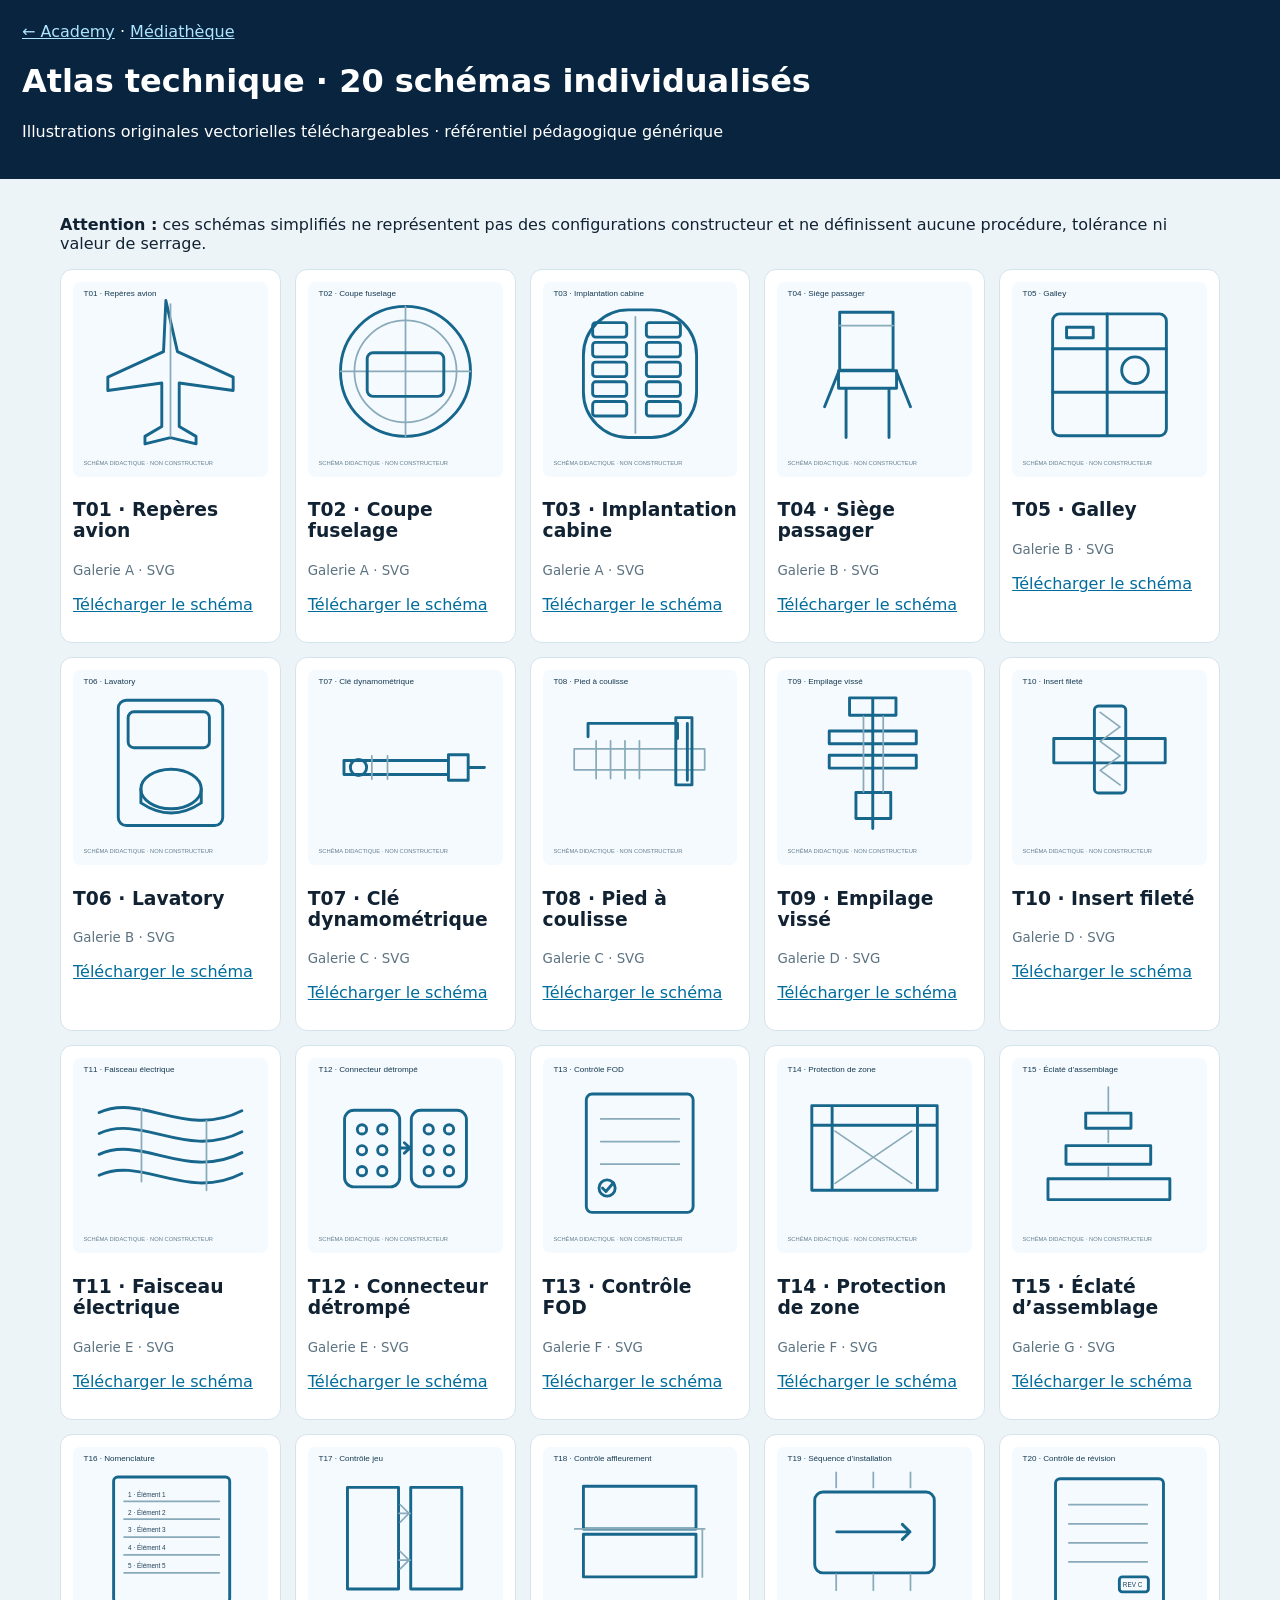
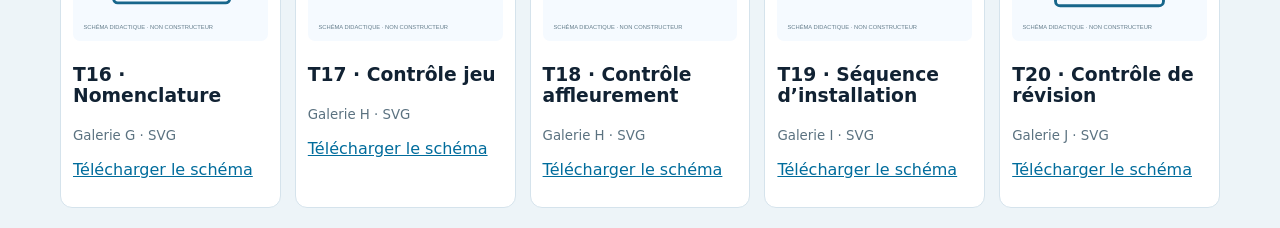
==== atlas.html @ 6b2abf64 "Add 20 original individually downloadable SVG technical diagrams and atlas" ====
<!doctype html><html lang="fr"><meta charset="utf-8"><meta name="viewport" content="width=device-width,initial-scale=1"><title>Atlas technique · Cabin Academy</title><style>body{margin:0;background:#edf4f8;color:#123;font:16px system-ui}header{background:#08243f;color:white;padding:22px}main{max-width:1160px;margin:auto;padding:20px}.grid{display:grid;grid-template-columns:repeat(auto-fill,minmax(220px,1fr));gap:14px}.card{background:white;border:1px solid #d5e3ec;border-radius:12px;padding:12px}.card img{width:100%}a{color:#006c9c}header a{color:#aee4ff}small{color:#5b7280}</style><header><a href="./">← Academy</a> · <a href="media.html">Médiathèque</a><h1>Atlas technique · 20 schémas individualisés</h1><p>Illustrations originales vectorielles téléchargeables · référentiel pédagogique générique</p></header><main><p><strong>Attention :</strong> ces schémas simplifiés ne représentent pas des configurations constructeur et ne définissent aucune procédure, tolérance ni valeur de serrage.</p><section class="grid"><article class="card"><img src="assets/media/technical/T01.svg" alt="Repères avion" loading="lazy"><h3>T01 · Repères avion</h3><small>Galerie A · SVG</small><p><a href="assets/media/technical/T01.svg" download>Télécharger le schéma</a></p></article><article class="card"><img src="assets/media/technical/T02.svg" alt="Coupe fuselage" loading="lazy"><h3>T02 · Coupe fuselage</h3><small>Galerie A · SVG</small><p><a href="assets/media/technical/T02.svg" download>Télécharger le schéma</a></p></article><article class="card"><img src="assets/media/technical/T03.svg" alt="Implantation cabine" loading="lazy"><h3>T03 · Implantation cabine</h3><small>Galerie A · SVG</small><p><a href="assets/media/technical/T03.svg" download>Télécharger le schéma</a></p></article><article class="card"><img src="assets/media/technical/T04.svg" alt="Siège passager" loading="lazy"><h3>T04 · Siège passager</h3><small>Galerie B · SVG</small><p><a href="assets/media/technical/T04.svg" download>Télécharger le schéma</a></p></article><article class="card"><img src="assets/media/technical/T05.svg" alt="Galley" loading="lazy"><h3>T05 · Galley</h3><small>Galerie B · SVG</small><p><a href="assets/media/technical/T05.svg" download>Télécharger le schéma</a></p></article><article class="card"><img src="assets/media/technical/T06.svg" alt="Lavatory" loading="lazy"><h3>T06 · Lavatory</h3><small>Galerie B · SVG</small><p><a href="assets/media/technical/T06.svg" download>Télécharger le schéma</a></p></article><article class="card"><img src="assets/media/technical/T07.svg" alt="Clé dynamométrique" loading="lazy"><h3>T07 · Clé dynamométrique</h3><small>Galerie C · SVG</small><p><a href="assets/media/technical/T07.svg" download>Télécharger le schéma</a></p></article><article class="card"><img src="assets/media/technical/T08.svg" alt="Pied à coulisse" loading="lazy"><h3>T08 · Pied à coulisse</h3><small>Galerie C · SVG</small><p><a href="assets/media/technical/T08.svg" download>Télécharger le schéma</a></p></article><article class="card"><img src="assets/media/technical/T09.svg" alt="Empilage vissé" loading="lazy"><h3>T09 · Empilage vissé</h3><small>Galerie D · SVG</small><p><a href="assets/media/technical/T09.svg" download>Télécharger le schéma</a></p></article><article class="card"><img src="assets/media/technical/T10.svg" alt="Insert fileté" loading="lazy"><h3>T10 · Insert fileté</h3><small>Galerie D · SVG</small><p><a href="assets/media/technical/T10.svg" download>Télécharger le schéma</a></p></article><article class="card"><img src="assets/media/technical/T11.svg" alt="Faisceau électrique" loading="lazy"><h3>T11 · Faisceau électrique</h3><small>Galerie E · SVG</small><p><a href="assets/media/technical/T11.svg" download>Télécharger le schéma</a></p></article><article class="card"><img src="assets/media/technical/T12.svg" alt="Connecteur détrompé" loading="lazy"><h3>T12 · Connecteur détrompé</h3><small>Galerie E · SVG</small><p><a href="assets/media/technical/T12.svg" download>Télécharger le schéma</a></p></article><article class="card"><img src="assets/media/technical/T13.svg" alt="Contrôle FOD" loading="lazy"><h3>T13 · Contrôle FOD</h3><small>Galerie F · SVG</small><p><a href="assets/media/technical/T13.svg" download>Télécharger le schéma</a></p></article><article class="card"><img src="assets/media/technical/T14.svg" alt="Protection de zone" loading="lazy"><h3>T14 · Protection de zone</h3><small>Galerie F · SVG</small><p><a href="assets/media/technical/T14.svg" download>Télécharger le schéma</a></p></article><article class="card"><img src="assets/media/technical/T15.svg" alt="Éclaté d’assemblage" loading="lazy"><h3>T15 · Éclaté d’assemblage</h3><small>Galerie G · SVG</small><p><a href="assets/media/technical/T15.svg" download>Télécharger le schéma</a></p></article><article class="card"><img src="assets/media/technical/T16.svg" alt="Nomenclature" loading="lazy"><h3>T16 · Nomenclature</h3><small>Galerie G · SVG</small><p><a href="assets/media/technical/T16.svg" download>Télécharger le schéma</a></p></article><article class="card"><img src="assets/media/technical/T17.svg" alt="Contrôle jeu" loading="lazy"><h3>T17 · Contrôle jeu</h3><small>Galerie H · SVG</small><p><a href="assets/media/technical/T17.svg" download>Télécharger le schéma</a></p></article><article class="card"><img src="assets/media/technical/T18.svg" alt="Contrôle affleurement" loading="lazy"><h3>T18 · Contrôle affleurement</h3><small>Galerie H · SVG</small><p><a href="assets/media/technical/T18.svg" download>Télécharger le schéma</a></p></article><article class="card"><img src="assets/media/technical/T19.svg" alt="Séquence d’installation" loading="lazy"><h3>T19 · Séquence d’installation</h3><small>Galerie I · SVG</small><p><a href="assets/media/technical/T19.svg" download>Télécharger le schéma</a></p></article><article class="card"><img src="assets/media/technical/T20.svg" alt="Contrôle de révision" loading="lazy"><h3>T20 · Contrôle de révision</h3><small>Galerie J · SVG</small><p><a href="assets/media/technical/T20.svg" download>Télécharger le schéma</a></p></article></section></main></html>
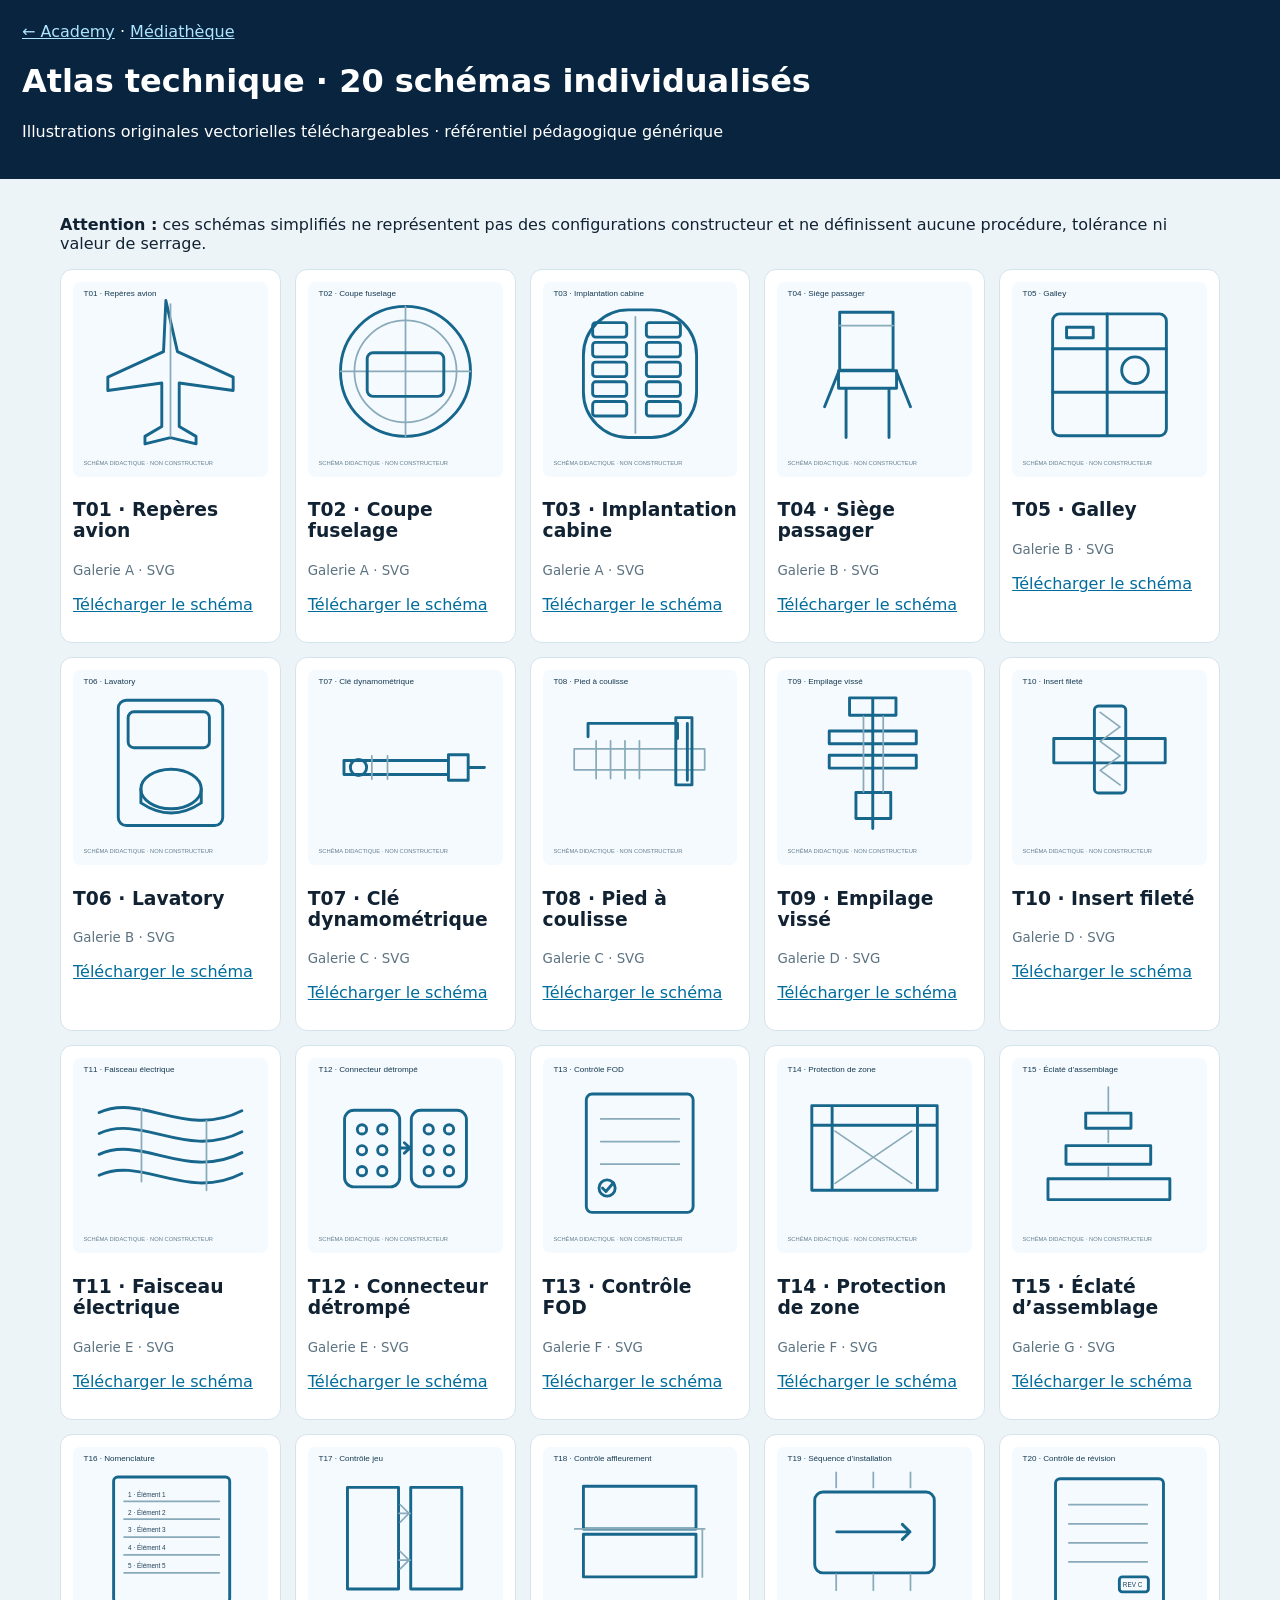
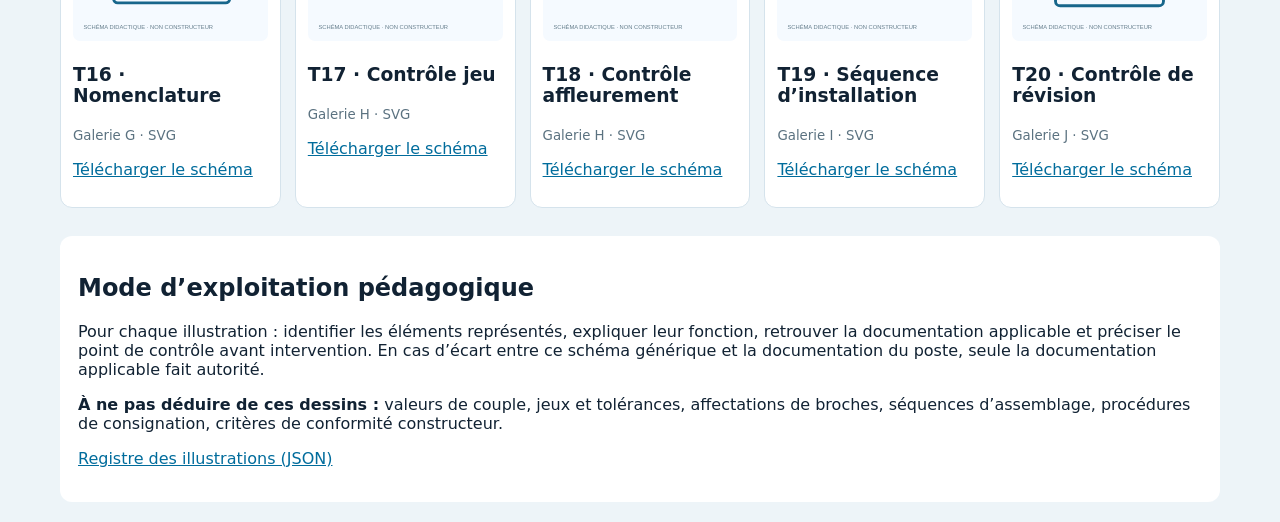
==== commit 58867e60: "Add pedagogical use and safety limits to technical atlas" ====
--- a/atlas.html
+++ b/atlas.html
@@ -1 +1 @@
-<!doctype html><html lang="fr"><meta charset="utf-8"><meta name="viewport" content="width=device-width,initial-scale=1"><title>Atlas technique · Cabin Academy</title><style>body{margin:0;background:#edf4f8;color:#123;font:16px system-ui}header{background:#08243f;color:white;padding:22px}main{max-width:1160px;margin:auto;padding:20px}.grid{display:grid;grid-template-columns:repeat(auto-fill,minmax(220px,1fr));gap:14px}.card{background:white;border:1px solid #d5e3ec;border-radius:12px;padding:12px}.card img{width:100%}a{color:#006c9c}header a{color:#aee4ff}small{color:#5b7280}</style><header><a href="./">← Academy</a> · <a href="media.html">Médiathèque</a><h1>Atlas technique · 20 schémas individualisés</h1><p>Illustrations originales vectorielles téléchargeables · référentiel pédagogique générique</p></header><main><p><strong>Attention :</strong> ces schémas simplifiés ne représentent pas des configurations constructeur et ne définissent aucune procédure, tolérance ni valeur de serrage.</p><section class="grid"><article class="card"><img src="assets/media/technical/T01.svg" alt="Repères avion" loading="lazy"><h3>T01 · Repères avion</h3><small>Galerie A · SVG</small><p><a href="assets/media/technical/T01.svg" download>Télécharger le schéma</a></p></article><article class="card"><img src="assets/media/technical/T02.svg" alt="Coupe fuselage" loading="lazy"><h3>T02 · Coupe fuselage</h3><small>Galerie A · SVG</small><p><a href="assets/media/technical/T02.svg" download>Télécharger le schéma</a></p></article><article class="card"><img src="assets/media/technical/T03.svg" alt="Implantation cabine" loading="lazy"><h3>T03 · Implantation cabine</h3><small>Galerie A · SVG</small><p><a href="assets/media/technical/T03.svg" download>Télécharger le schéma</a></p></article><article class="card"><img src="assets/media/technical/T04.svg" alt="Siège passager" loading="lazy"><h3>T04 · Siège passager</h3><small>Galerie B · SVG</small><p><a href="assets/media/technical/T04.svg" download>Télécharger le schéma</a></p></article><article class="card"><img src="assets/media/technical/T05.svg" alt="Galley" loading="lazy"><h3>T05 · Galley</h3><small>Galerie B · SVG</small><p><a href="assets/media/technical/T05.svg" download>Télécharger le schéma</a></p></article><article class="card"><img src="assets/media/technical/T06.svg" alt="Lavatory" loading="lazy"><h3>T06 · Lavatory</h3><small>Galerie B · SVG</small><p><a href="assets/media/technical/T06.svg" download>Télécharger le schéma</a></p></article><article class="card"><img src="assets/media/technical/T07.svg" alt="Clé dynamométrique" loading="lazy"><h3>T07 · Clé dynamométrique</h3><small>Galerie C · SVG</small><p><a href="assets/media/technical/T07.svg" download>Télécharger le schéma</a></p></article><article class="card"><img src="assets/media/technical/T08.svg" alt="Pied à coulisse" loading="lazy"><h3>T08 · Pied à coulisse</h3><small>Galerie C · SVG</small><p><a href="assets/media/technical/T08.svg" download>Télécharger le schéma</a></p></article><article class="card"><img src="assets/media/technical/T09.svg" alt="Empilage vissé" loading="lazy"><h3>T09 · Empilage vissé</h3><small>Galerie D · SVG</small><p><a href="assets/media/technical/T09.svg" download>Télécharger le schéma</a></p></article><article class="card"><img src="assets/media/technical/T10.svg" alt="Insert fileté" loading="lazy"><h3>T10 · Insert fileté</h3><small>Galerie D · SVG</small><p><a href="assets/media/technical/T10.svg" download>Télécharger le schéma</a></p></article><article class="card"><img src="assets/media/technical/T11.svg" alt="Faisceau électrique" loading="lazy"><h3>T11 · Faisceau électrique</h3><small>Galerie E · SVG</small><p><a href="assets/media/technical/T11.svg" download>Télécharger le schéma</a></p></article><article class="card"><img src="assets/media/technical/T12.svg" alt="Connecteur détrompé" loading="lazy"><h3>T12 · Connecteur détrompé</h3><small>Galerie E · SVG</small><p><a href="assets/media/technical/T12.svg" download>Télécharger le schéma</a></p></article><article class="card"><img src="assets/media/technical/T13.svg" alt="Contrôle FOD" loading="lazy"><h3>T13 · Contrôle FOD</h3><small>Galerie F · SVG</small><p><a href="assets/media/technical/T13.svg" download>Télécharger le schéma</a></p></article><article class="card"><img src="assets/media/technical/T14.svg" alt="Protection de zone" loading="lazy"><h3>T14 · Protection de zone</h3><small>Galerie F · SVG</small><p><a href="assets/media/technical/T14.svg" download>Télécharger le schéma</a></p></article><article class="card"><img src="assets/media/technical/T15.svg" alt="Éclaté d’assemblage" loading="lazy"><h3>T15 · Éclaté d’assemblage</h3><small>Galerie G · SVG</small><p><a href="assets/media/technical/T15.svg" download>Télécharger le schéma</a></p></article><article class="card"><img src="assets/media/technical/T16.svg" alt="Nomenclature" loading="lazy"><h3>T16 · Nomenclature</h3><small>Galerie G · SVG</small><p><a href="assets/media/technical/T16.svg" download>Télécharger le schéma</a></p></article><article class="card"><img src="assets/media/technical/T17.svg" alt="Contrôle jeu" loading="lazy"><h3>T17 · Contrôle jeu</h3><small>Galerie H · SVG</small><p><a href="assets/media/technical/T17.svg" download>Télécharger le schéma</a></p></article><article class="card"><img src="assets/media/technical/T18.svg" alt="Contrôle affleurement" loading="lazy"><h3>T18 · Contrôle affleurement</h3><small>Galerie H · SVG</small><p><a href="assets/media/technical/T18.svg" download>Télécharger le schéma</a></p></article><article class="card"><img src="assets/media/technical/T19.svg" alt="Séquence d’installation" loading="lazy"><h3>T19 · Séquence d’installation</h3><small>Galerie I · SVG</small><p><a href="assets/media/technical/T19.svg" download>Télécharger le schéma</a></p></article><article class="card"><img src="assets/media/technical/T20.svg" alt="Contrôle de révision" loading="lazy"><h3>T20 · Contrôle de révision</h3><small>Galerie J · SVG</small><p><a href="assets/media/technical/T20.svg" download>Télécharger le schéma</a></p></article></section></main></html>+<!doctype html><html lang="fr"><meta charset="utf-8"><meta name="viewport" content="width=device-width,initial-scale=1"><title>Atlas technique · Cabin Academy</title><style>body{margin:0;background:#edf4f8;color:#123;font:16px system-ui}header{background:#08243f;color:white;padding:22px}main{max-width:1160px;margin:auto;padding:20px}.grid{display:grid;grid-template-columns:repeat(auto-fill,minmax(220px,1fr));gap:14px}.card{background:white;border:1px solid #d5e3ec;border-radius:12px;padding:12px}.card img{width:100%}a{color:#006c9c}header a{color:#aee4ff}small{color:#5b7280}</style><header><a href="./">← Academy</a> · <a href="media.html">Médiathèque</a><h1>Atlas technique · 20 schémas individualisés</h1><p>Illustrations originales vectorielles téléchargeables · référentiel pédagogique générique</p></header><main><p><strong>Attention :</strong> ces schémas simplifiés ne représentent pas des configurations constructeur et ne définissent aucune procédure, tolérance ni valeur de serrage.</p><section class="grid"><article class="card"><img src="assets/media/technical/T01.svg" alt="Repères avion" loading="lazy"><h3>T01 · Repères avion</h3><small>Galerie A · SVG</small><p><a href="assets/media/technical/T01.svg" download>Télécharger le schéma</a></p></article><article class="card"><img src="assets/media/technical/T02.svg" alt="Coupe fuselage" loading="lazy"><h3>T02 · Coupe fuselage</h3><small>Galerie A · SVG</small><p><a href="assets/media/technical/T02.svg" download>Télécharger le schéma</a></p></article><article class="card"><img src="assets/media/technical/T03.svg" alt="Implantation cabine" loading="lazy"><h3>T03 · Implantation cabine</h3><small>Galerie A · SVG</small><p><a href="assets/media/technical/T03.svg" download>Télécharger le schéma</a></p></article><article class="card"><img src="assets/media/technical/T04.svg" alt="Siège passager" loading="lazy"><h3>T04 · Siège passager</h3><small>Galerie B · SVG</small><p><a href="assets/media/technical/T04.svg" download>Télécharger le schéma</a></p></article><article class="card"><img src="assets/media/technical/T05.svg" alt="Galley" loading="lazy"><h3>T05 · Galley</h3><small>Galerie B · SVG</small><p><a href="assets/media/technical/T05.svg" download>Télécharger le schéma</a></p></article><article class="card"><img src="assets/media/technical/T06.svg" alt="Lavatory" loading="lazy"><h3>T06 · Lavatory</h3><small>Galerie B · SVG</small><p><a href="assets/media/technical/T06.svg" download>Télécharger le schéma</a></p></article><article class="card"><img src="assets/media/technical/T07.svg" alt="Clé dynamométrique" loading="lazy"><h3>T07 · Clé dynamométrique</h3><small>Galerie C · SVG</small><p><a href="assets/media/technical/T07.svg" download>Télécharger le schéma</a></p></article><article class="card"><img src="assets/media/technical/T08.svg" alt="Pied à coulisse" loading="lazy"><h3>T08 · Pied à coulisse</h3><small>Galerie C · SVG</small><p><a href="assets/media/technical/T08.svg" download>Télécharger le schéma</a></p></article><article class="card"><img src="assets/media/technical/T09.svg" alt="Empilage vissé" loading="lazy"><h3>T09 · Empilage vissé</h3><small>Galerie D · SVG</small><p><a href="assets/media/technical/T09.svg" download>Télécharger le schéma</a></p></article><article class="card"><img src="assets/media/technical/T10.svg" alt="Insert fileté" loading="lazy"><h3>T10 · Insert fileté</h3><small>Galerie D · SVG</small><p><a href="assets/media/technical/T10.svg" download>Télécharger le schéma</a></p></article><article class="card"><img src="assets/media/technical/T11.svg" alt="Faisceau électrique" loading="lazy"><h3>T11 · Faisceau électrique</h3><small>Galerie E · SVG</small><p><a href="assets/media/technical/T11.svg" download>Télécharger le schéma</a></p></article><article class="card"><img src="assets/media/technical/T12.svg" alt="Connecteur détrompé" loading="lazy"><h3>T12 · Connecteur détrompé</h3><small>Galerie E · SVG</small><p><a href="assets/media/technical/T12.svg" download>Télécharger le schéma</a></p></article><article class="card"><img src="assets/media/technical/T13.svg" alt="Contrôle FOD" loading="lazy"><h3>T13 · Contrôle FOD</h3><small>Galerie F · SVG</small><p><a href="assets/media/technical/T13.svg" download>Télécharger le schéma</a></p></article><article class="card"><img src="assets/media/technical/T14.svg" alt="Protection de zone" loading="lazy"><h3>T14 · Protection de zone</h3><small>Galerie F · SVG</small><p><a href="assets/media/technical/T14.svg" download>Télécharger le schéma</a></p></article><article class="card"><img src="assets/media/technical/T15.svg" alt="Éclaté d’assemblage" loading="lazy"><h3>T15 · Éclaté d’assemblage</h3><small>Galerie G · SVG</small><p><a href="assets/media/technical/T15.svg" download>Télécharger le schéma</a></p></article><article class="card"><img src="assets/media/technical/T16.svg" alt="Nomenclature" loading="lazy"><h3>T16 · Nomenclature</h3><small>Galerie G · SVG</small><p><a href="assets/media/technical/T16.svg" download>Télécharger le schéma</a></p></article><article class="card"><img src="assets/media/technical/T17.svg" alt="Contrôle jeu" loading="lazy"><h3>T17 · Contrôle jeu</h3><small>Galerie H · SVG</small><p><a href="assets/media/technical/T17.svg" download>Télécharger le schéma</a></p></article><article class="card"><img src="assets/media/technical/T18.svg" alt="Contrôle affleurement" loading="lazy"><h3>T18 · Contrôle affleurement</h3><small>Galerie H · SVG</small><p><a href="assets/media/technical/T18.svg" download>Télécharger le schéma</a></p></article><article class="card"><img src="assets/media/technical/T19.svg" alt="Séquence d’installation" loading="lazy"><h3>T19 · Séquence d’installation</h3><small>Galerie I · SVG</small><p><a href="assets/media/technical/T19.svg" download>Télécharger le schéma</a></p></article><article class="card"><img src="assets/media/technical/T20.svg" alt="Contrôle de révision" loading="lazy"><h3>T20 · Contrôle de révision</h3><small>Galerie J · SVG</small><p><a href="assets/media/technical/T20.svg" download>Télécharger le schéma</a></p></article></section><section style="margin-top:28px;padding:18px;background:white;border-radius:12px"><h2>Mode d’exploitation pédagogique</h2><p>Pour chaque illustration : identifier les éléments représentés, expliquer leur fonction, retrouver la documentation applicable et préciser le point de contrôle avant intervention. En cas d’écart entre ce schéma générique et la documentation du poste, seule la documentation applicable fait autorité.</p><p><strong>À ne pas déduire de ces dessins :</strong> valeurs de couple, jeux et tolérances, affectations de broches, séquences d’assemblage, procédures de consignation, critères de conformité constructeur.</p><p><a href="assets/media/technical/manifest.json">Registre des illustrations (JSON)</a></p></section></main></html>
